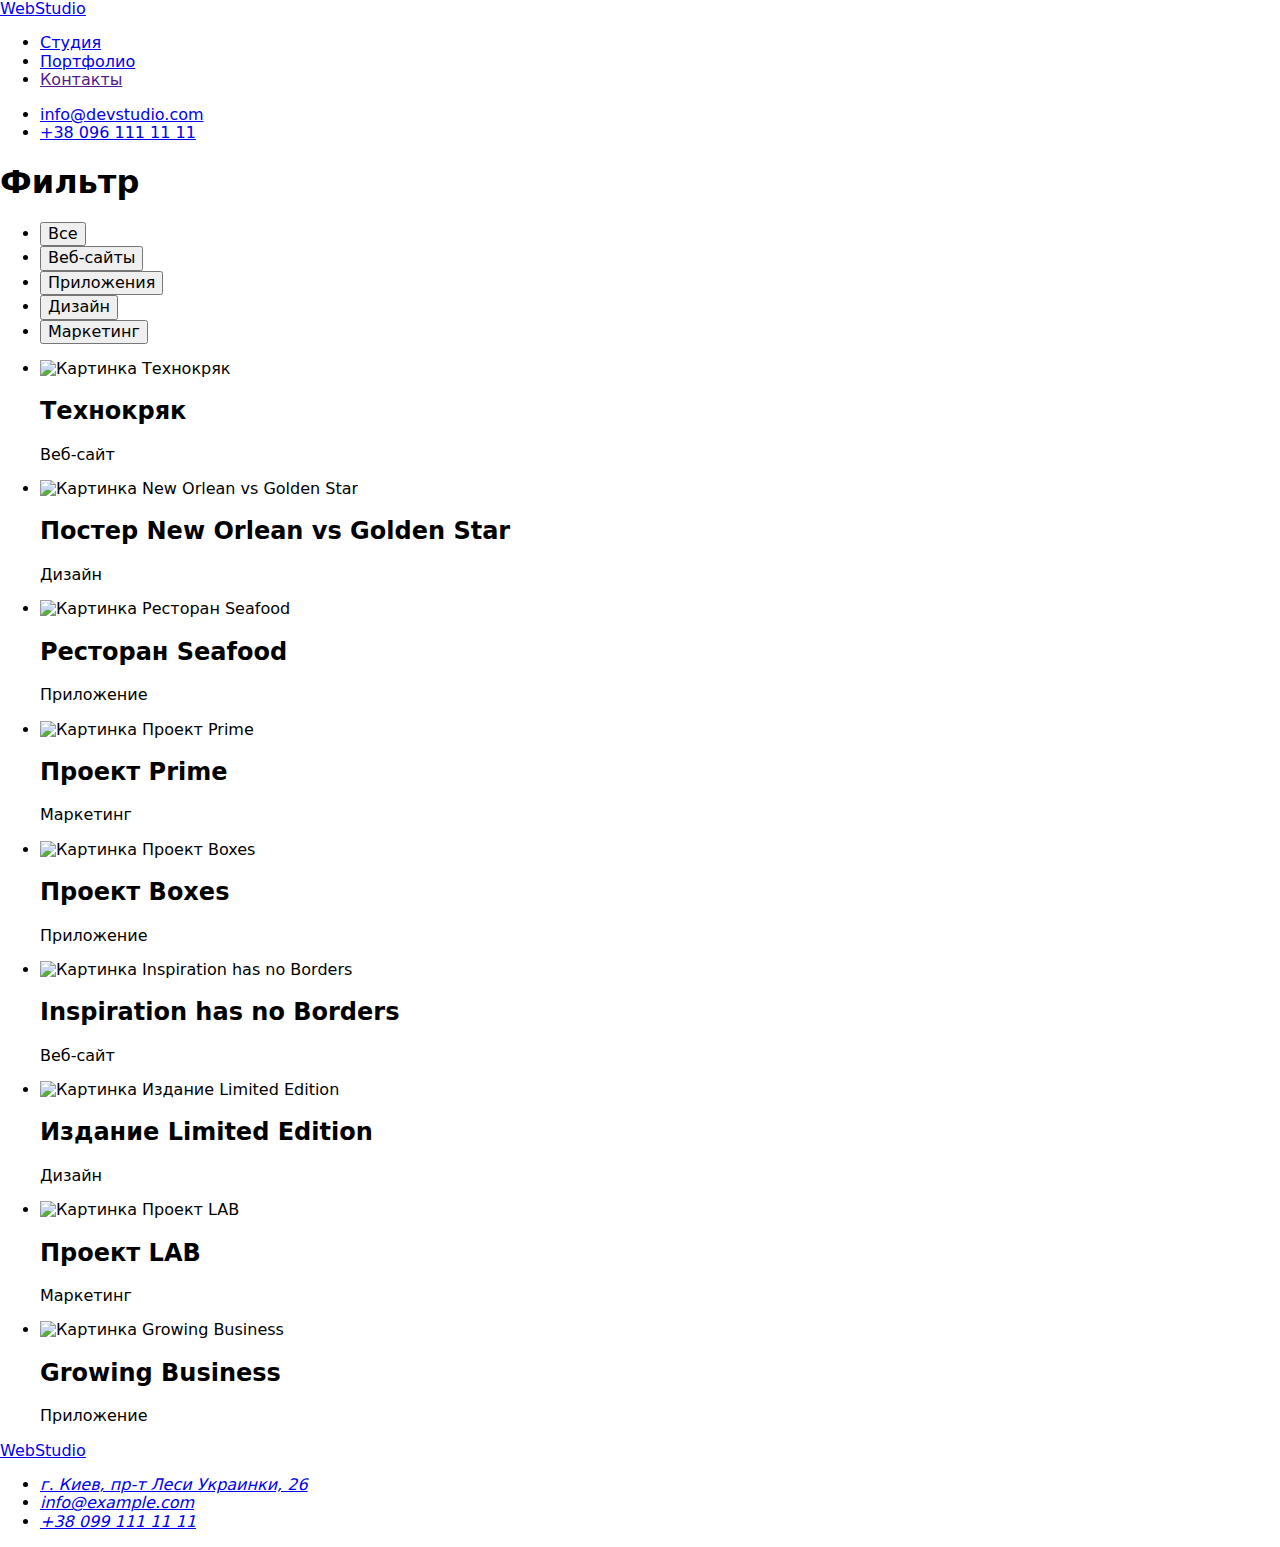
==== portfolio.html @ 733f25e3 "portfolio.html" ====
<!DOCTYPE html>
<html lang="en">
<head>
    <meta charset="UTF-8">
    <meta http-equiv="X-UA-Compatible" content="IE=edge">
    <meta name="viewport" content="width=device-width, initial-scale=1.0">
    <link 
    rel="stylesheet" 
    href="https://cdnjs.cloudflare.com/ajax/libs/modern-normalize/1.0.0/modern-normalize.min.css"/>
    <link rel="preconnect" href="https://fonts.googleapis.com">
    <link rel="preconnect" href="https://fonts.gstatic.com" crossorigin>
    <link rel="preconnect" href="https://fonts.googleapis.com">
    <link rel="preconnect" href="https://fonts.gstatic.com" crossorigin>
    <link rel="preconnect" href="https://fonts.googleapis.com">
    <link rel="preconnect" href="https://fonts.gstatic.com" crossorigin>
    <link href="https://fonts.googleapis.com/css2?family=Raleway:wght@700&family=Roboto:wght@400;500;700;900&display=swap"
        rel="stylesheet">
    <link rel="stylesheet" href="./css/styles.css">
    <title>Портфолио</title>
    
</head>
<body class="body">
    <header class="header">
        <div class="header container">
                <nav>
                    <a href="./index.html" class="logo-link"><span class="logo-web">Web</span>Studio</a>
                    <ul class="links-list">
                        <li class="list-item">
                            <a href="./index.html" class="link">Студия</a>
                        </li>
                        <li class="list-item">
                            <a href="./portfolio.html" class="link">Портфолио</a>
                        </li>
                        <li class="list-item">
                            <a href="" class="link">Контакты</a>
                        </li>
                    </ul>
                </nav>
                <ul class="contacts-links">
                    <li class="list-item"><a href="mailto:info@devstudio.com" class="mail-link">info@devstudio.com</a></li>
                    <li class="list-item"><a href="tel:+380961111111" class="call-link">+38 096 111 11 11</a></li>
                </ul>
        </div>
    </header>
    <main>
        <section class="section">
            <div class="container">
            <h1 class="visually-hidden">Фильтр</h1>
            <ul class="filter-button-list">
                <li class="list-item"><button type="button" class="filter-button">Все</button> </li>
                <li class="list-item"><button type="button" class="filter-button">Веб-сайты</button> </li>
                <li class="list-item"><button type="button" class="filter-button">Приложения</button> </li>
                <li class="list-item"><button type="button" class="filter-button">Дизайн</button> </li>
                <li class="list-item"><button type="button" class="filter-button">Маркетинг</button> </li>
            </ul>           
            <ul class="filter-cards-list">
                <li class="list-item">
                    <img 
                        src="./images/img1.jpg" 
                        alt="Картинка Технокряк"
                        width="370"
                        height="294">
                        <div class="card-info">
                            <h2 class="card-heading">Технокряк</h2>
                            <p class="card-description">Веб-сайт</p>
                        </div>
                </li>
                <li class="list-item">
                    <img 
                        src="./images/img2.jpg" 
                        alt="Картинка New Orlean vs Golden Star"
                        width="370"
                        height="294">
                        <div class="card-info">
                            <h2 class="card-heading">Постер New Orlean vs Golden Star</h2>
                            <p class="card-description">Дизайн</p>
                        </div>
                </li>
                <li class="list-item">
                    <img 
                        src="./images/img3.jpg" 
                        alt="Картинка Ресторан Seafood"
                        width="370"
                        height="294">
                        <div class="card-info">
                            <h2 class="card-heading">Ресторан Seafood</h2>
                            <p class="card-description">Приложение</p>
                        </div>
                </li>     
                <li class="list-item">
                    <img 
                        src="./images/img4.jpg" 
                        alt="Картинка Проект Prime"
                        width="370"
                        height="294">
                        <div class="card-info">
                            <h2 class="card-heading">Проект Prime</h2>
                            <p class="card-description">Маркетинг</p>
                        </div>
                </li>
                <li class="list-item">
                    <img 
                        src="./images/img5.jpg" 
                        alt="Картинка Проект Boxes"
                        width="370"
                        height="294">
                        <div class="card-info">
                            <h2 class="card-heading">Проект Boxes</h2>
                            <p class="card-description">Приложение</p>
                        </div>
                </li>
                <li class="list-item">
                    <img 
                        src="./images/img6.jpg" 
                        alt="Картинка Inspiration has no Borders"
                        width="370"
                        height="294">
                        <div class="card-info">  
                            <h2 class="card-heading">Inspiration has no Borders</h2>
                            <p class="card-description">Веб-сайт</p>
                        </div>
                </li>
                <li class="list-item">
                    <img 
                        src="./images/img7.jpg" 
                        alt="Картинка Издание Limited Edition"
                        width="370"
                        height="294">
                        <div class="card-info">  
                            <h2 class="card-heading">Издание Limited Edition</h2>
                            <p class="card-description">Дизайн</p>
                        </div>
                </li>
                <li class="list-item">
                    <img 
                        src="./images/img8.jpg" 
                        alt="Картинка Проект LAB"
                        width="370"
                        height="294">
                        <div class="card-info">   
                            <h2 class="card-heading">Проект LAB</h2>
                            <p class="card-description">Маркетинг</p>
                        </div>
                </li>
                <li class="list-item">
                    <img 
                        src="./images/img9.jpg" 
                        alt="Картинка Growing Business"
                        width="370"
                        height="294">
                        <div class="card-info">
                            <h2 class="card-heading">Growing Business</h2>
                            <p class="card-description">Приложение</p>
                        </div>
                </li>
            </ul>
            </div>
        </section>
    </main>
    <footer class="footer">
        <div class="container">
            <a href="./index.html" class="logo-link-footer"><span class="logo-web">Web</span>Studio</a>
            <address class="address">
                <ul class="address-list">
                    <li class="address-item">
                        <a href="https://goo.gl/maps/djWuSMtW5TmuV1sY8" class="location-link">г. Киев, пр-т Леси Украинки,
                            26</a>
                    </li>
                    <li class="address-item">
                        <a href="mailto:info@example.com" class="mail-link-address">info@example.com</a>
                    </li>
                    <li class="address-item">
                        <a href="tel:+380991111111" class="call-link-address">+38 099 111 11 11</a>
                    </li>
                </ul>
            </address>
        </div>
    </footer>
</body>
</html>
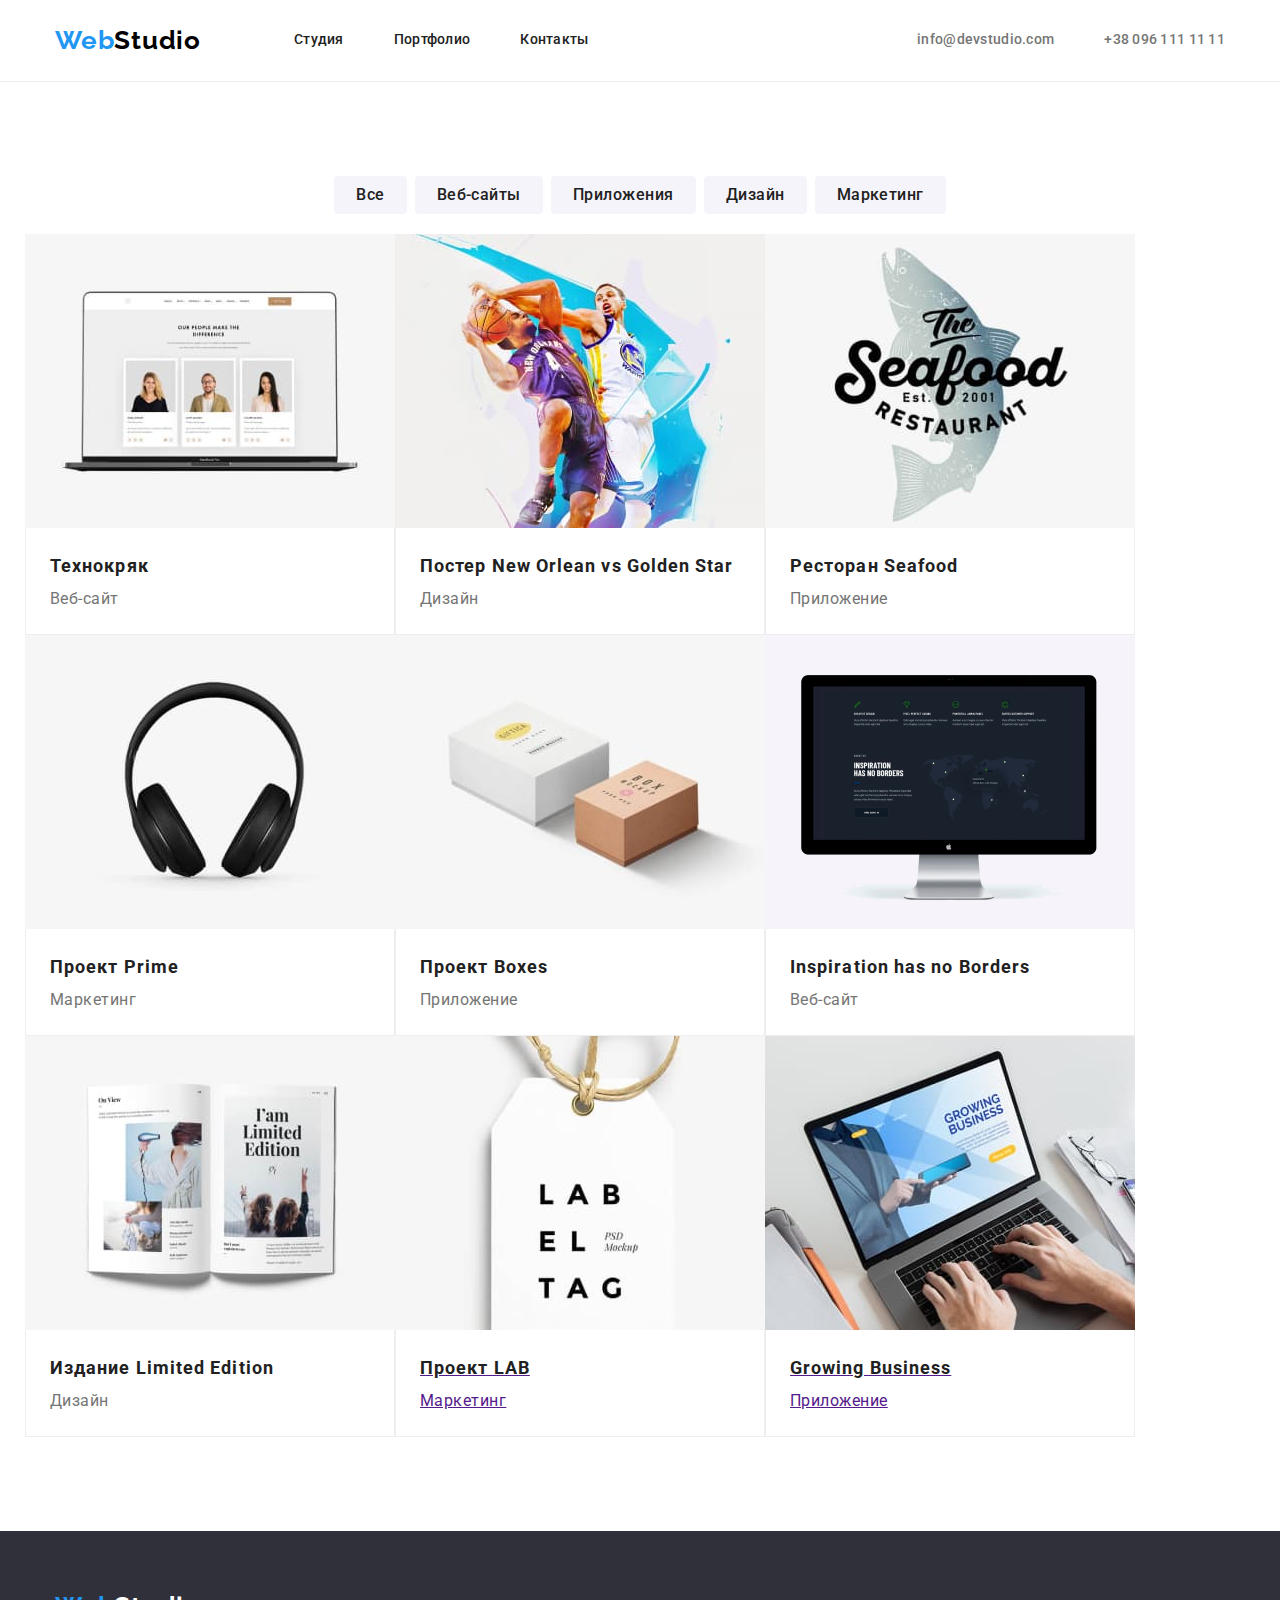
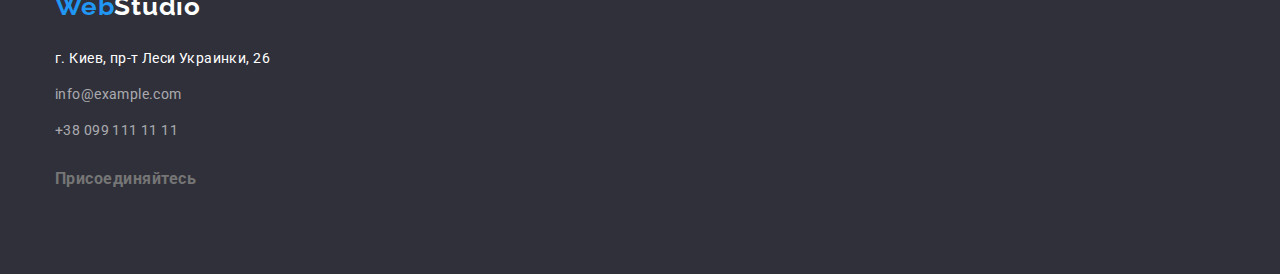
==== commit ff6f7a35: "portfolio.html" ====
--- a/portfolio.html
+++ b/portfolio.html
@@ -54,7 +54,7 @@
                 <li class="list-item"><button type="button" class="filter-button">Маркетинг</button> </li>
             </ul>           
             <ul class="filter-cards-list">
-                <li class="list-item">
+                <li class="filter-item">
                     <img 
                         src="./images/img1.jpg" 
                         alt="Картинка Технокряк"
@@ -65,7 +65,7 @@
                             <p class="card-description">Веб-сайт</p>
                         </div>
                 </li>
-                <li class="list-item">
+                <li class="filter-item">
                     <img 
                         src="./images/img2.jpg" 
                         alt="Картинка New Orlean vs Golden Star"
@@ -76,7 +76,7 @@
                             <p class="card-description">Дизайн</p>
                         </div>
                 </li>
-                <li class="list-item">
+                <li class="filter-item">
                     <img 
                         src="./images/img3.jpg" 
                         alt="Картинка Ресторан Seafood"
@@ -87,7 +87,7 @@
                             <p class="card-description">Приложение</p>
                         </div>
                 </li>     
-                <li class="list-item">
+                <li class="filter-item">
                     <img 
                         src="./images/img4.jpg" 
                         alt="Картинка Проект Prime"
@@ -98,7 +98,7 @@
                             <p class="card-description">Маркетинг</p>
                         </div>
                 </li>
-                <li class="list-item">
+                <li class="filter-item">
                     <img 
                         src="./images/img5.jpg" 
                         alt="Картинка Проект Boxes"
@@ -109,7 +109,7 @@
                             <p class="card-description">Приложение</p>
                         </div>
                 </li>
-                <li class="list-item">
+                <li class="filter-item">
                     <img 
                         src="./images/img6.jpg" 
                         alt="Картинка Inspiration has no Borders"
@@ -120,7 +120,7 @@
                             <p class="card-description">Веб-сайт</p>
                         </div>
                 </li>
-                <li class="list-item">
+                <li class="filter-item">
                     <img 
                         src="./images/img7.jpg" 
                         alt="Картинка Издание Limited Edition"
@@ -131,7 +131,8 @@
                             <p class="card-description">Дизайн</p>
                         </div>
                 </li>
-                <li class="list-item">
+                <li class="filter-item">
+                    <a class="card-link" href="">
                     <img 
                         src="./images/img8.jpg" 
                         alt="Картинка Проект LAB"
@@ -142,7 +143,7 @@
                             <p class="card-description">Маркетинг</p>
                         </div>
                 </li>
-                <li class="list-item">
+                <li class="filter-item">
                     <img 
                         src="./images/img9.jpg" 
                         alt="Картинка Growing Business"
@@ -151,7 +152,7 @@
                         <div class="card-info">
                             <h2 class="card-heading">Growing Business</h2>
                             <p class="card-description">Приложение</p>
-                        </div>
+                        </div>                   
                 </li>
             </ul>
             </div>
@@ -174,6 +175,7 @@
                     </li>
                 </ul>
             </address>
+            <h4 class="footer-heading">Присоединяйтесь</h4>
         </div>
     </footer>
 </body>
--- a/css/styles.css
+++ b/css/styles.css
@@ -0,0 +1,484 @@
+*,
+*::before,
+*::after {
+    box-sizing: border-box;
+}
+
+:root {
+    --background-color: #ffff;
+    --header-footer-background-color: #2F303A;
+    --hover-color: #2196F3;
+    --button-hover-color: #188CE8;
+    --headings-color: #212121;
+    --button-and-logo-color: #2196F3;
+    --inactive-button-color: #F5F4FA;
+    --active-button-color: #2196F3;
+    --paragraph-color: #757575;
+    --white-color: rgb(255, 255, 255);
+    --partly-white-color: rgba(255, 255, 255, 0.6);
+    --logo-black-color: #000000;
+    --background-light-blue-color: #F5F4FA;
+    --header-border-color: #ECECEC;
+    --card-border-color: #EEEEEE;
+
+}
+
+ul{
+    margin: 0;
+    padding: 0;
+    list-style: none;
+}
+
+h1, h2, h3, p {
+    margin: 0;
+}
+
+img{
+    display: block;
+    max-width: 100%;
+    height: auto;
+}
+
+.container{
+    padding: 0 15px;
+    width: 1200px;
+    margin: 0 auto;
+}
+
+.section{
+    padding-top: 94px;
+    padding-bottom: 94px;
+}
+
+.header{
+    border-bottom: 1px solid var(--header-border-color);
+}
+
+.header.container{
+    display: flex;
+    justify-content: space-between;
+    padding-top: 25px;
+    padding-bottom: 25px;
+    border-bottom: none;
+}
+
+nav{
+    display: flex;  
+}
+
+.links-list{
+    display: flex;   
+}
+
+.contacts-links{
+    display: flex;
+}
+
+.contacts-links>.list-item{
+    margin-right: 50px;
+}
+
+.contacts-links>.list-item:last-child {
+    margin-right: 0;
+}
+
+.contacts-links>.list-item:last-child {
+    padding-right: 0;
+}
+
+.links-list>.list-item{
+    margin-right: 50px;
+}
+
+.links-list>.list-item:last-child {
+    margin-right: 0;
+}
+
+body{
+    color: var(--paragraph-color);
+    background-color: var(--white-color);
+    font-family: Roboto, sans-serif;
+    line-height: 1.71;
+    letter-spacing: 0.03em;
+}
+
+
+.footer{
+    background-color: var(--header-footer-background-color);
+    padding-top: 60px;
+    padding-bottom: 60px;
+}
+
+.logo-web {
+    color: var(--button-and-logo-color);
+    line-height: 1.19;
+    letter-spacing: 0.03em;
+}
+
+.logo-link {
+    color: var(--logo-black-color);
+    text-decoration: none;
+    font-family: Raleway, sans-serif;
+    font-size: 26px;
+    font-weight: 700;   
+    line-height: 1.19;
+    letter-spacing: 0.03em;
+    margin-right: 93px;
+    
+}
+
+.link {
+    color: var(--headings-color);
+    font-size: 14px;
+    font-weight: 500;
+    text-decoration: none;
+    letter-spacing: 0.02em;
+    line-height: 1.14;
+}
+
+.link:hover {
+    color: var(--hover-color);
+}
+
+.link:focus {
+    color: var(--hover-color);
+}
+
+.list-item{
+    list-style: none;
+    padding: 0;
+}
+
+.mail-link{
+    color: var(--paragraph-color);
+    text-decoration: none;  
+    font-size: 14px;
+    font-weight: 500;
+    letter-spacing: 0.02em;
+    line-height: 1.14;
+  
+}
+
+.mail-link:hover{
+    color: var(--hover-color);
+}
+
+.mail-link:focus {
+    color: var(--hover-color);
+}
+
+.call-link {
+    color: var(--paragraph-color);
+    text-decoration: none;
+    font-size: 14px;
+    font-weight: 500;
+    letter-spacing: 0.02em;
+    line-height: 1.14;
+    
+}
+
+.call-link:hover {
+    color: var(--hover-color);
+}
+
+.call-link:focus {
+    color: var(--hover-color);
+}
+
+.main{
+   background-color:var(--header-footer-background-color); 
+   padding: 200px 0;
+}
+
+.main-heading{
+    color: var(--white-color);
+    font-size: 44px;
+    font-weight: 900;
+    text-align: center;
+    line-height: 1.36;
+    letter-spacing: 0.06em;
+    text-transform: uppercase;
+    max-width: 696px;
+    margin: 0 auto;
+}
+
+.button-offer{
+    color: var(--white-color);
+    font-size: 16px;
+    font-weight: 700;
+    letter-spacing: 0.06em;
+    line-height: 1.88;
+    display: flex;
+    align-items: center;
+    text-align: center;
+    background-color: var(--button-and-logo-color);
+    border-radius: 4px;
+    border: var(--button-and-logo-color);
+    cursor: pointer;
+    margin: 30px auto 0;
+    padding: 10px 32px;
+}
+
+.button-offer:hover {
+    background-color: var(--button-hover-color);
+}
+
+.button-offer:active{
+    background-color: var(--active-button-color);
+}
+
+.visually-hidden{
+    display: none;
+}
+
+.advantages-list{
+    display: flex;
+}
+
+.advantages-list>.list-item{
+    max-width: 270px;
+    margin-right: 30px;
+}
+
+.advantages-list>.list-item:last-child{
+    margin-right: 0;
+}
+
+.advantages-heading{
+    color: var(--headings-color);
+    font-size: 14px;
+    line-height: 1.14;
+    font-weight: 700;
+    letter-spacing: 0.03em;
+    text-transform: uppercase;
+    max-width: 270px;
+    margin-bottom: 10px;
+}
+
+.advantages-text{
+    font-size: 14px;
+    color: var(--paragraph-color);
+    line-height: 24px;
+    letter-spacing: 0.03em;
+    width: 270px;
+    margin: 0;
+}
+
+.second-range-heading{
+    color: var(--headings-color);
+    font-size: 36px;
+    font-weight: 700;
+    line-height: 1.17;
+    text-align: center;
+    letter-spacing: 0.03em;
+    margin-bottom: 50px;
+}
+
+.competentions.section{
+    padding-top: 0;
+}
+
+.images-list{
+    display: flex;
+}
+
+.images-list>.list-item:not(:last-child){
+    margin-right: 30px;
+}
+
+.team{
+    background-color: var(--background-light-blue-color);   
+}
+
+.our-team-list{
+    display: flex;
+}
+
+.list-item.team-list{
+    background-color: var(--white-color);
+    width: 270px;
+    border-bottom-left-radius: 4px;
+    border-bottom-right-radius: 4px;
+}
+
+.list-item.team-list:not(:last-child){
+    margin-right: 30px;
+}
+
+.our-team-list-heading{
+    color: var(--headings-color);
+    font-size: 16px;
+    font-weight: 500;
+    line-height: 1.19;
+    text-align: center;
+    letter-spacing: 0.03em;
+    margin-bottom: 10px;
+}
+
+.our-team-list-description{
+    font-size: 16px;
+    line-height: 1.19;
+    text-align: center;
+    letter-spacing: 0.03em;
+    margin-bottom: 0;
+}
+
+.team-info{
+    padding-top: 30px;
+    padding-bottom: 30px;
+}
+
+.logo-link-footer{
+    background-color:var(--header-footer-background-color);
+    color: var(--white-color);
+    text-decoration: none;
+    font-family: Raleway, sans-serif;
+    font-size: 26px;
+    font-weight: 700;
+    line-height: 1.19;
+    letter-spacing: 0.03em;
+}
+
+.address{
+    margin-top: 20px;
+}
+
+.address-list{
+    font-style: normal;
+}
+
+.address-item{
+    list-style: none;
+}
+
+.address-item:not(:last-child){
+    margin-bottom: 9px;
+}
+
+.location-link{
+    background-color:var(--header-footer-background-color);
+    color: var(--white-color);
+    text-decoration: none;
+    font-size: 14px;
+    line-height: 1.71;
+    letter-spacing: 0.03em;
+}
+
+.location-link:hover{
+    color: var(--hover-color);
+}
+
+.location-link:focus {
+    color: var(--hover-color);
+}
+
+.mail-link-address{
+    background-color:var(--header-footer-background-color);
+    color: var(--partly-white-color);
+    text-decoration: none;
+    font-size: 14px;
+    line-height: 1.71;
+    letter-spacing: 0.03em;
+}
+
+.mail-link-address:hover{
+    color: var(--hover-color);
+}
+
+.mail-link-address:focus {
+    color: var(--hover-color);
+}
+
+.call-link-address{
+    background-color:var(--header-footer-background-color);
+    color: var(--partly-white-color);
+    text-decoration: none;
+    font-size: 14px;
+    line-height: 1.71;
+    letter-spacing: 0.03em;
+}
+
+.call-link-address:hover {
+    color: var(--hover-color);
+}
+
+.call-link-address:focus {
+    color: var(--hover-color);
+}
+
+.filter-button-list{
+    display: flex;
+    justify-content: center;
+    margin-bottom: 50px;
+}
+
+.filter-button-list>.list-item:not(:last-child){
+    margin-right: 8px;
+}
+
+.filter-button{
+    background-color: var(--inactive-button-color);
+    padding: 6px 22px;
+    height: 38px;
+    color: var(--headings-color);
+    font-size: 16px;
+    font-weight: 500;
+    line-height: 1.63;
+    border: var(--inactive-button-color);
+    border-radius: 4px;    
+    text-align: center;
+    letter-spacing: 0.03em;
+    cursor: pointer;
+}
+
+.filter-button:hover {
+    background-color: var(--button-hover-color);
+    color: var(--white-color);
+}
+
+.filter-button:focus {
+    background-color: var(--button-hover-color);
+    color: var(--white-color);
+}
+
+.filter-button:active{
+    background-color: var(--active-button-color);
+    color: var(--white-color);
+}
+
+.card-heading{
+    color: var(--headings-color);
+    font-size: 18px;
+    font-weight: 700;
+    line-height: 2;
+    letter-spacing: 0.06em;
+}
+
+.card-description{
+    font-size: 16px;
+    line-height: 1.88;
+    letter-spacing: 0.03em;
+}
+
+.card-info{
+    padding-top: 20px;
+    padding-bottom: 20px;
+    padding-left: 24px;
+    padding-right: 24px;
+    border-bottom: 1px solid var(--card-border-color);
+    border-left: 1px solid var(--card-border-color);
+    border-right: 1px solid var(--card-border-color);
+}
+
+.filter-cards-list{
+    display: flex;
+    flex-wrap: wrap;
+    margin-left: -30px;
+    margin-top: -30px;
+}
+
+.filter-cards-list>.list-item{
+    margin-left: 30px;
+    margin-top: 30px;
+    flex-basis: calc((100% - 90px) / 3);
+}
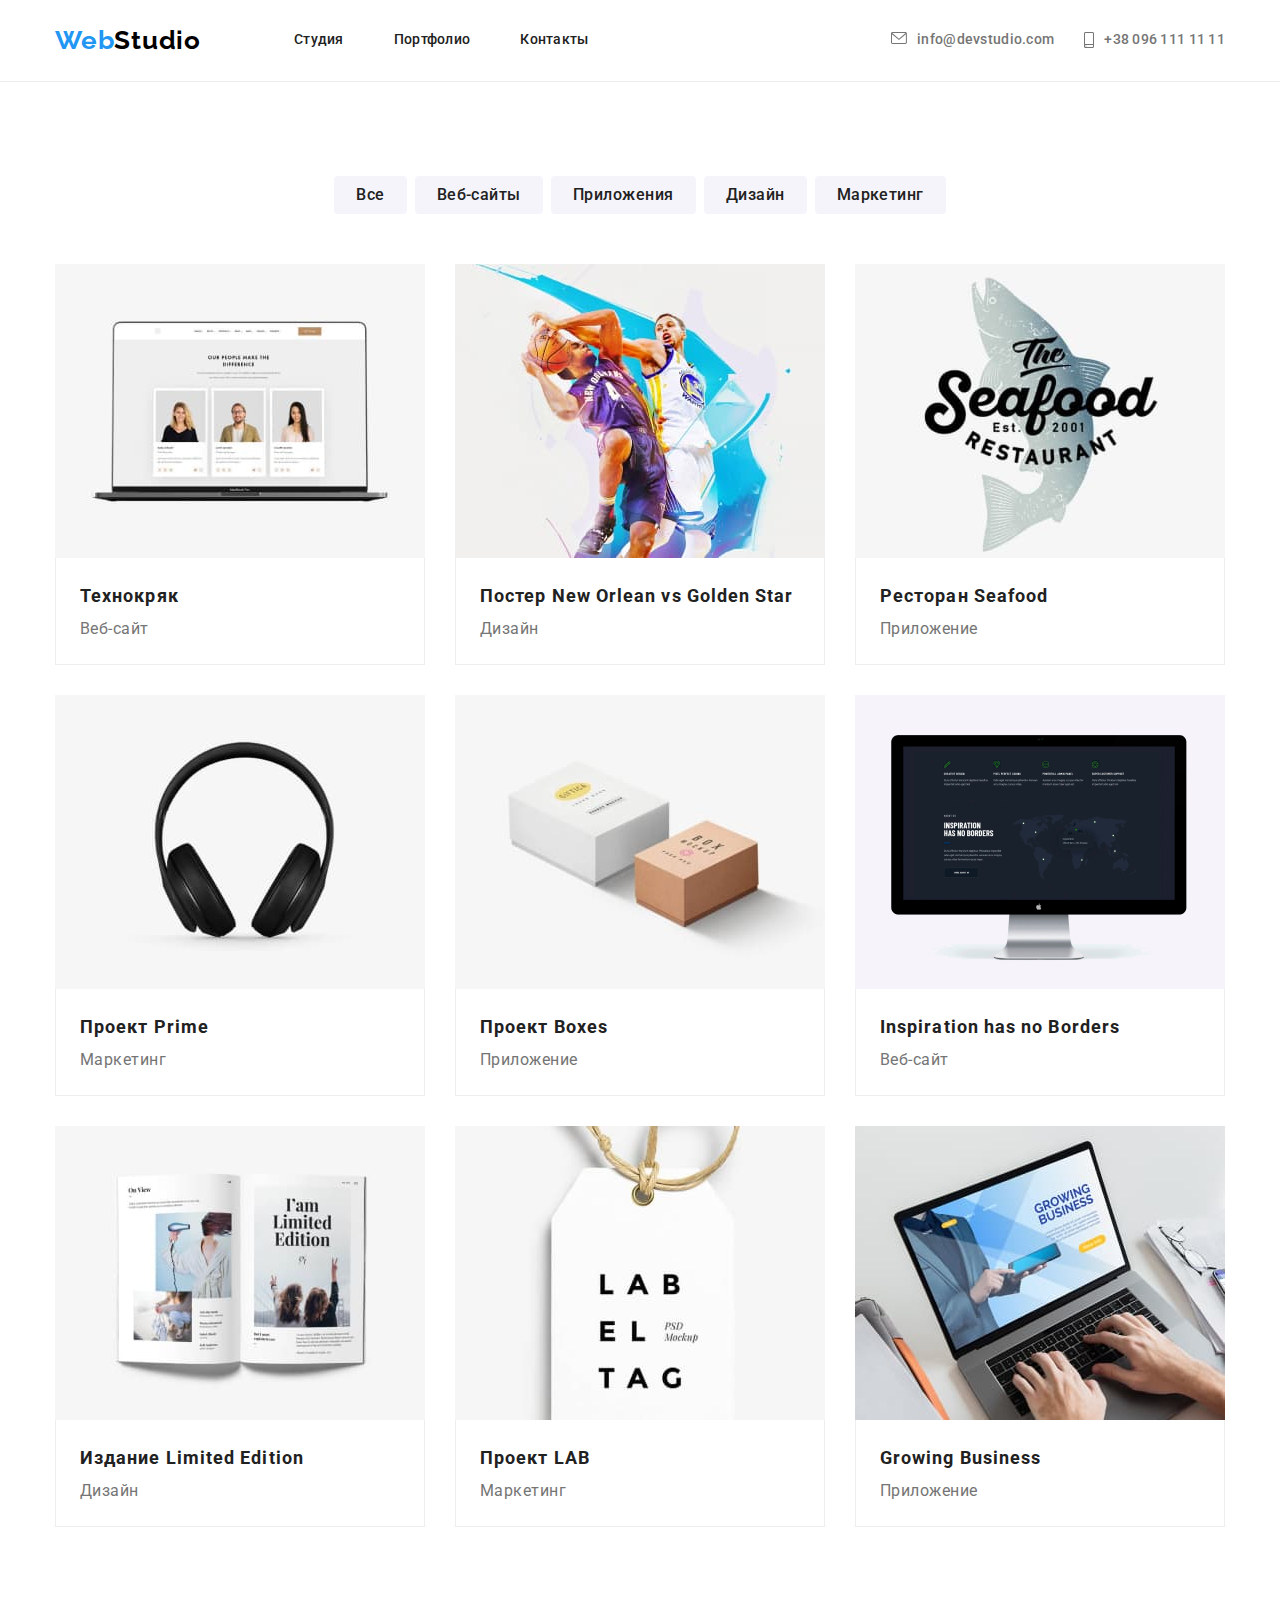
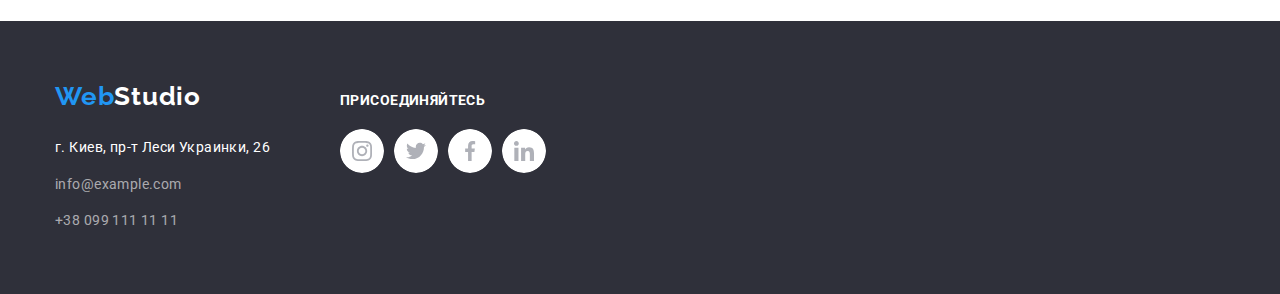
==== commit 8951715f: "portfolio.html" ====
--- a/portfolio.html
+++ b/portfolio.html
@@ -22,24 +22,34 @@
 <body class="body">
     <header class="header">
         <div class="header container">
-                <nav>
-                    <a href="./index.html" class="logo-link"><span class="logo-web">Web</span>Studio</a>
-                    <ul class="links-list">
-                        <li class="list-item">
-                            <a href="./index.html" class="link">Студия</a>
-                        </li>
-                        <li class="list-item">
-                            <a href="./portfolio.html" class="link">Портфолио</a>
-                        </li>
-                        <li class="list-item">
-                            <a href="" class="link">Контакты</a>
-                        </li>
-                    </ul>
-                </nav>
-                <ul class="contacts-links">
-                    <li class="list-item"><a href="mailto:info@devstudio.com" class="mail-link">info@devstudio.com</a></li>
-                    <li class="list-item"><a href="tel:+380961111111" class="call-link">+38 096 111 11 11</a></li>
+            <nav>
+                <a href="./index.html" class="logo-link"><span class="logo-web">Web</span>Studio</a>
+                <ul class="links-list">
+                    <li class="list-item">
+                        <a href="./index.html" class="link">Студия</a>
+                    </li>
+                    <li class="list-item">
+                        <a href="./portfolio.html" class="link">Портфолио</a>
+                    </li>
+                    <li class="list-item">
+                        <a href="" class="link">Контакты</a>
+                    </li>
                 </ul>
+            </nav>
+            <ul class="contacts-links">
+                <li class="list-item">
+                    <svg class="mail-icon">
+                        <use href="./images/icons.svg#icon-envelope"></use>
+                    </svg>
+                    <a href="mailto:info@devstudio.com" class="mail-link">info@devstudio.com</a>
+                </li>
+                <li class="list-item">
+                    <svg class="telephone-icon">
+                        <use href="./images/icons.svg#icon-smartphone"></use>
+                    </svg>
+                    <a href="tel:+380961111111" class="call-link">+38 096 111 11 11</a>
+                </li>
+            </ul>
         </div>
     </header>
     <main>
@@ -132,7 +142,6 @@
                         </div>
                 </li>
                 <li class="filter-item">
-                    <a class="card-link" href="">
                     <img 
                         src="./images/img8.jpg" 
                         alt="Картинка Проект LAB"
@@ -160,22 +169,58 @@
     </main>
     <footer class="footer">
         <div class="container">
-            <a href="./index.html" class="logo-link-footer"><span class="logo-web">Web</span>Studio</a>
-            <address class="address">
-                <ul class="address-list">
-                    <li class="address-item">
-                        <a href="https://goo.gl/maps/djWuSMtW5TmuV1sY8" class="location-link">г. Киев, пр-т Леси Украинки,
-                            26</a>
-                    </li>
-                    <li class="address-item">
-                        <a href="mailto:info@example.com" class="mail-link-address">info@example.com</a>
-                    </li>
-                    <li class="address-item">
-                        <a href="tel:+380991111111" class="call-link-address">+38 099 111 11 11</a>
-                    </li>
-                </ul>
-            </address>
-            <h4 class="footer-heading">Присоединяйтесь</h4>
+            <div class="footer-content">
+                <div class="footer-contacts">
+                    <a href="./index.html" class="logo-link-footer"><span class="logo-web">Web</span>Studio</a>
+                    <address class="address">
+                        <ul class="address-list">
+                            <li class="address-item">
+                                <a href="https://goo.gl/maps/djWuSMtW5TmuV1sY8" class="location-link">г. Киев, пр-т Леси
+                                    Украинки, 26</a>
+                            </li>
+                            <li class="address-item">
+                                <a href="mailto:info@example.com" class="mail-link-address">info@example.com</a>
+                            </li>
+                            <li class="address-item">
+                                <a href="tel:+380991111111" class="call-link-address">+38 099 111 11 11</a>
+                            </li>
+                        </ul>
+                    </address>
+                </div>
+                <div class="footer-socials">
+                    <h4 class="footer-heading">Присоединяйтесь</h4>
+                    <ul class="footer-socials-list">
+                        <li class="footer-socials-item">
+                            <a class="footer-socials-link" href="">
+                                <svg class="footer-socials-icon">
+                                    <use href="./images/icons.svg#icon-instagram"></use>
+                                </svg>
+                            </a>
+                        </li>
+                        <li class="footer-socials-item">
+                            <a class="footer-socials-link" href="">
+                                <svg class="footer-socials-icon">
+                                    <use href="./images/icons.svg#icon-twitter"></use>
+                                </svg>
+                            </a>
+                        </li>
+                        <li class="footer-socials-item">
+                            <a class="footer-socials-link" href="">
+                                <svg class="footer-socials-icon">
+                                    <use href="./images/icons.svg#icon-facebook"></use>
+                                </svg>
+                            </a>
+                        </li>
+                        <li class="footer-socials-item">
+                            <a class="footer-socials-link" href="">
+                                <svg class="footer-socials-icon">
+                                    <use href="./images/icons.svg#icon-linkedin"></use>
+                                </svg>
+                            </a>
+                        </li>
+                    </ul>
+                </div>
+            </div>
         </div>
     </footer>
 </body>
--- a/css/styles.css
+++ b/css/styles.css
@@ -20,6 +20,8 @@
     --background-light-blue-color: #F5F4FA;
     --header-border-color: #ECECEC;
     --card-border-color: #EEEEEE;
+    --icon-background-color: #F5F4FA;
+    --thumb-border-color: #AFB1B8;
 
 }
 
@@ -29,7 +31,7 @@
     list-style: none;
 }
 
-h1, h2, h3, p {
+h1, h2, h3, h4, p {
     margin: 0;
 }
 
@@ -72,10 +74,24 @@
 
 .contacts-links{
     display: flex;
+    align-items: center;
+}
+
+.mail-icon{
+    width: 16px;
+    height: 12px;
+    margin-right: 10px;
+}
+
+.telephone-icon {
+    width: 10px;
+    height: 16px;
+    margin-right: 10px;
 }
 
 .contacts-links>.list-item{
-    margin-right: 50px;
+    display: flex;
+    margin-right: 30px;
 }
 
 .contacts-links>.list-item:last-child {
@@ -107,6 +123,24 @@
     background-color: var(--header-footer-background-color);
     padding-top: 60px;
     padding-bottom: 60px;
+}
+
+.footer-content{
+    display: flex;
+}
+
+.footer-contacts{
+    margin-right: 70px;
+}
+
+.footer-heading{
+    font-weight: 700;
+    font-size: 14px;
+    line-height: 1.14;
+    letter-spacing: 0.03em;
+    text-transform: uppercase;
+    color: var(--white-color);
+    margin-bottom: 20px;
 }
 
 .logo-web {
@@ -187,6 +221,8 @@
 
 .main{
    background-color:var(--header-footer-background-color); 
+   background-image: linear-gradient( to top, rgba(47, 48, 58, 0.4), rgba(47, 48, 58, 0.4)), url(../images/background_img.jpg);
+   background-size: 1600px;
    padding: 200px 0;
 }
 
@@ -217,6 +253,7 @@
     cursor: pointer;
     margin: 30px auto 0;
     padding: 10px 32px;
+    box-shadow: 0 4px 4px 0 rgba(0, 0, 0, 0.15);
 }
 
 .button-offer:hover {
@@ -242,6 +279,22 @@
 
 .advantages-list>.list-item:last-child{
     margin-right: 0;
+}
+
+.advantages-icon{
+    width: 70px;
+    height: 70px;
+}
+
+.thumb{
+    display: flex;
+    justify-content: center;
+    align-items: center;
+    width: 270px;
+    height: 120px;
+    background-color: var(--icon-background-color);
+    border-radius: 4px;
+    margin-bottom: 30px;
 }
 
 .advantages-heading{
@@ -299,6 +352,9 @@
     width: 270px;
     border-bottom-left-radius: 4px;
     border-bottom-right-radius: 4px;
+    box-shadow: 0 1px 3px 0 rgba(0, 0, 0, 0.12),
+                0 1px 1px 0 rgba(0, 0, 0, 0.14),
+                0 2px 1px 0 rgba(0, 0, 0, 0.2);
 }
 
 .list-item.team-list:not(:last-child){
@@ -320,12 +376,67 @@
     line-height: 1.19;
     text-align: center;
     letter-spacing: 0.03em;
-    margin-bottom: 0;
+    margin-bottom: 16px;
 }
 
 .team-info{
     padding-top: 30px;
     padding-bottom: 30px;
+}
+
+.team-socials-list{
+    display: flex;
+    justify-content: center;
+}
+
+.team-socials{
+    width: 44px;
+    height: 44px;
+    stroke-width: 0;
+    border-radius: 50%;
+    background-color: none;
+    fill: var(--thumb-border-color);
+}
+
+.team-socials:hover{
+    background-color: var(--hover-color);
+    fill: var(--white-color);
+}
+
+.team-socials-item:not(:last-child){
+    margin-right: 10px;
+}
+
+.our-clients-list{
+    display: flex;
+}
+
+.our-clients-item:not(:last-child){
+    margin-right: 30px;
+}
+
+.our-clients-icon{
+    width: 106px;
+    height: 60px;
+}
+
+.our-clients-icon:hover{
+    fill: var(--hover-color);
+}
+
+.clients-thumb {
+    display: flex;
+    justify-content: center;
+    align-items: center;
+    width: 170px;
+    height: 92px;
+    background-color: none;
+    border: 1px solid var(--thumb-border-color);
+    border-radius: 4px;
+}
+
+.clients-thumb:hover{
+    border: 1px solid var(--hover-color);
 }
 
 .logo-link-footer{
@@ -404,6 +515,32 @@
 
 .call-link-address:focus {
     color: var(--hover-color);
+}
+
+.footer-socials{
+    padding-top: 12px;
+}
+
+.footer-socials-list {
+    display: flex;
+    justify-content: center;
+}
+
+.footer-socials-icon {
+    width: 44px;
+    height: 44px;
+    stroke-width: 0;
+    border-radius: 50%;
+    background-color: rgba(255, 255, 255, 0.1);
+    fill: var(--white-color);
+}
+
+.footer-socials-icon:hover {
+    background-color: var(--hover-color);    
+}
+
+.footer-socials-item:not(:last-child) {
+    margin-right: 10px;
 }
 
 .filter-button-list{
@@ -434,16 +571,25 @@
 .filter-button:hover {
     background-color: var(--button-hover-color);
     color: var(--white-color);
+    box-shadow: 0 3px 1px rgba(0, 0, 0, 0.1),
+                0 1px 2px rgba(0, 0, 0, 0.08),
+                0 2px 2px rgba(0, 0, 0, 0.12);
 }
 
 .filter-button:focus {
     background-color: var(--button-hover-color);
     color: var(--white-color);
+    box-shadow: 0 3px 1px rgba(0, 0, 0, 0.1),
+                0 1px 2px rgba(0, 0, 0, 0.08),
+                0 2px 2px rgba(0, 0, 0, 0.12);
 }
 
 .filter-button:active{
     background-color: var(--active-button-color);
     color: var(--white-color);
+    box-shadow: 0 3px 1px rgba(0, 0, 0, 0.1),
+                0 1px 2px rgba(0, 0, 0, 0.08),
+                0 2px 2px rgba(0, 0, 0, 0.12);
 }
 
 .card-heading{
@@ -477,8 +623,19 @@
     margin-top: -30px;
 }
 
-.filter-cards-list>.list-item{
+.filter-item {
+    list-style: none;
+    padding: 0;    
     margin-left: 30px;
     margin-top: 30px;
     flex-basis: calc((100% - 90px) / 3);
-}
+    
+}
+
+.filter-item:hover{
+    box-shadow: 0 1px 1px rgba(0, 0, 0, 0.12),
+                0 4px 4px rgba(0, 0, 0, 0.06),
+                1px 4px 6px rgba(0, 0, 0, 0.16);
+}
+
+
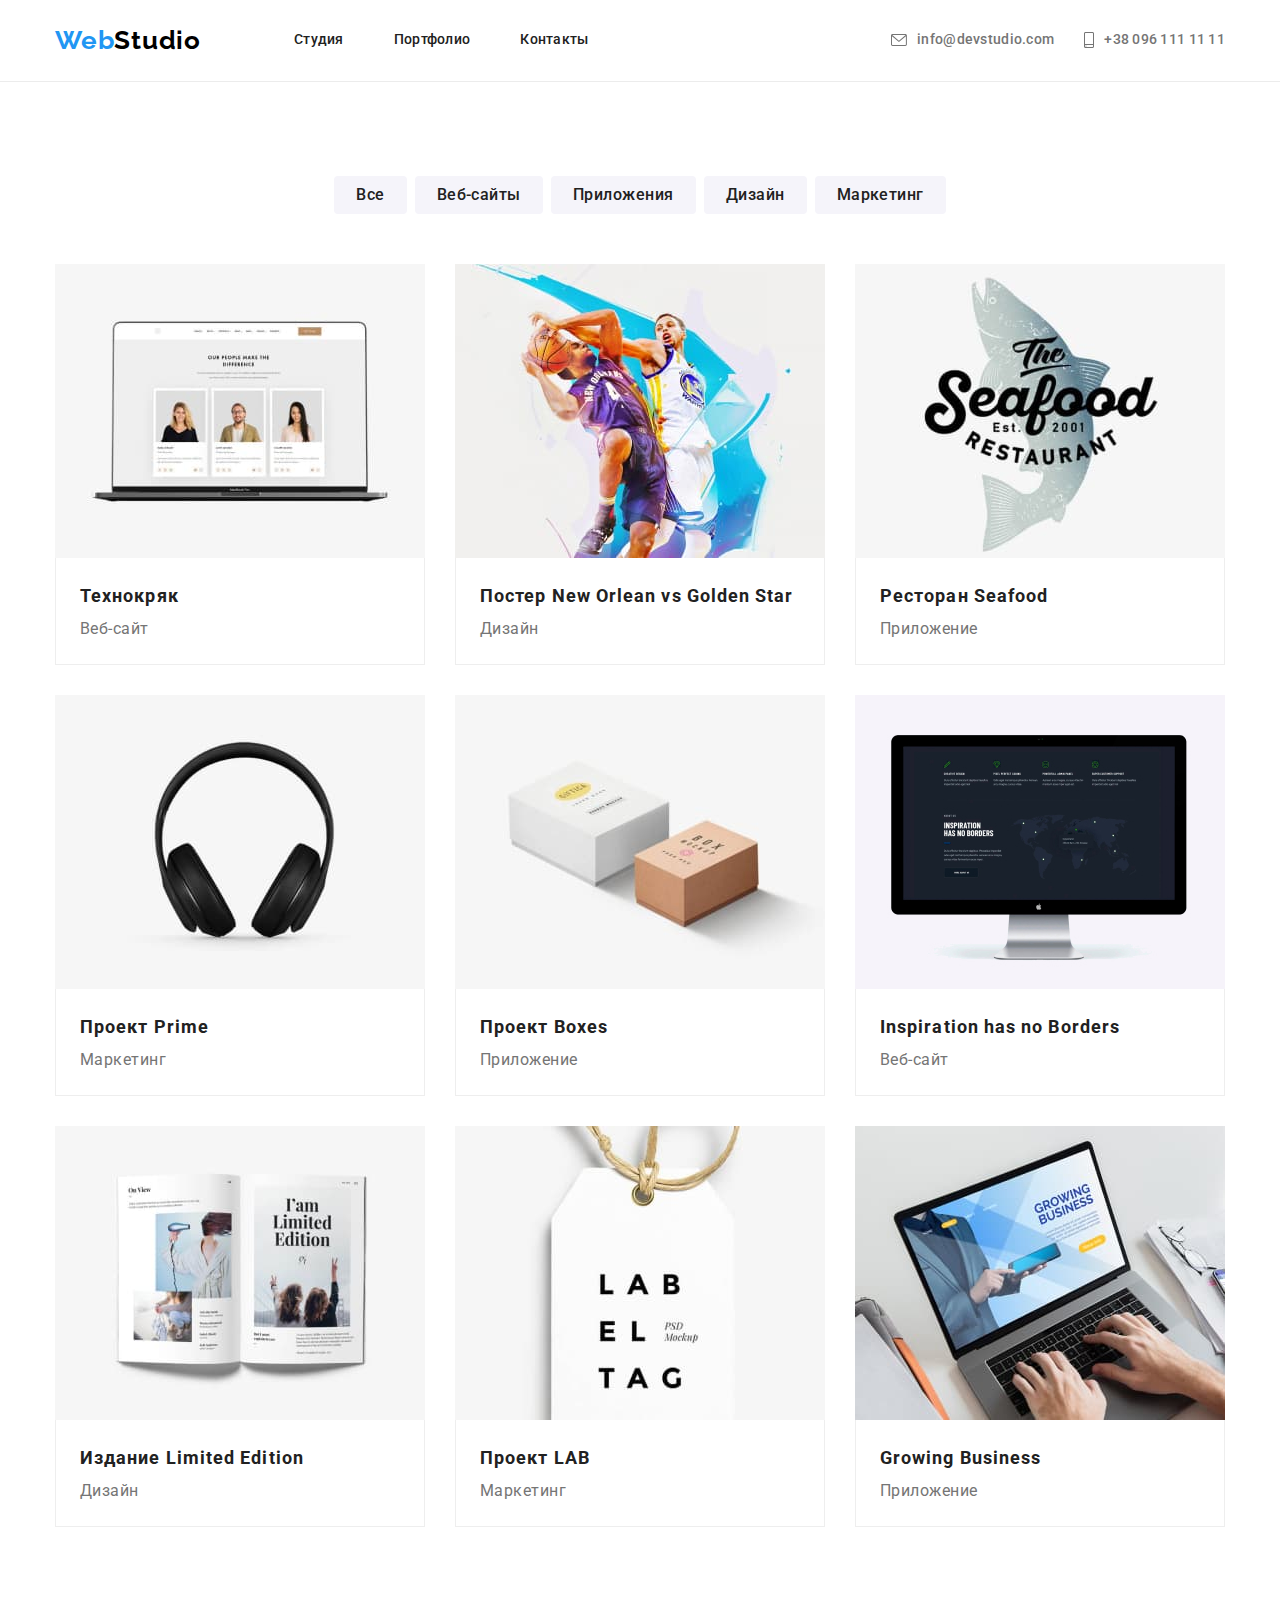
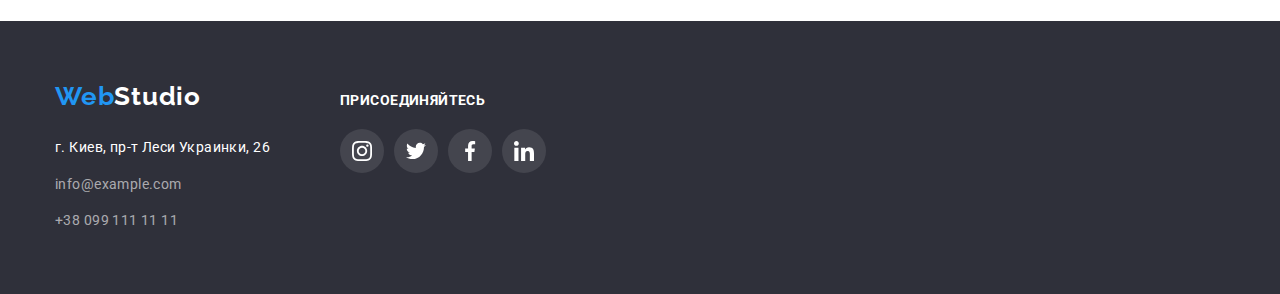
==== commit bd7eaaad: "portfolio.html" ====
--- a/portfolio.html
+++ b/portfolio.html
@@ -37,17 +37,21 @@
                 </ul>
             </nav>
             <ul class="contacts-links">
-                <li class="list-item">
-                    <svg class="mail-icon">
-                        <use href="./images/icons.svg#icon-envelope"></use>
-                    </svg>
-                    <a href="mailto:info@devstudio.com" class="mail-link">info@devstudio.com</a>
-                </li>
-                <li class="list-item">
-                    <svg class="telephone-icon">
-                        <use href="./images/icons.svg#icon-smartphone"></use>
-                    </svg>
-                    <a href="tel:+380961111111" class="call-link">+38 096 111 11 11</a>
+                <li class="list-item">                    
+                    <a href="mailto:info@devstudio.com" class="mail-link">
+                        <svg class="mail-icon">
+                            <use href="./images/icons.svg#icon-envelope"></use>
+                        </svg>
+                        info@devstudio.com
+                    </a>
+                </li>
+                <li class="list-item">                    
+                    <a href="tel:+380961111111" class="call-link">
+                        <svg class="telephone-icon">
+                            <use href="./images/icons.svg#icon-smartphone"></use>
+                        </svg>
+                        +38 096 111 11 11
+                    </a>
                 </li>
             </ul>
         </div>
@@ -65,7 +69,8 @@
             </ul>           
             <ul class="filter-cards-list">
                 <li class="filter-item">
-                    <img 
+                    <a class="filter-link" href="">
+                        <img 
                         src="./images/img1.jpg" 
                         alt="Картинка Технокряк"
                         width="370"
@@ -74,9 +79,11 @@
                             <h2 class="card-heading">Технокряк</h2>
                             <p class="card-description">Веб-сайт</p>
                         </div>
-                </li>
-                <li class="filter-item">
-                    <img 
+                    </a>
+                </li>
+                <li class="filter-item">
+                    <a class="filter-link" href="">
+                        <img 
                         src="./images/img2.jpg" 
                         alt="Картинка New Orlean vs Golden Star"
                         width="370"
@@ -85,9 +92,11 @@
                             <h2 class="card-heading">Постер New Orlean vs Golden Star</h2>
                             <p class="card-description">Дизайн</p>
                         </div>
-                </li>
-                <li class="filter-item">
-                    <img 
+                    </a>
+                </li>
+                <li class="filter-item">
+                    <a class="filter-link" href="">
+                        <img 
                         src="./images/img3.jpg" 
                         alt="Картинка Ресторан Seafood"
                         width="370"
@@ -96,9 +105,11 @@
                             <h2 class="card-heading">Ресторан Seafood</h2>
                             <p class="card-description">Приложение</p>
                         </div>
+                    </a>
                 </li>     
                 <li class="filter-item">
-                    <img 
+                    <a class="filter-link" href="">
+                        <img 
                         src="./images/img4.jpg" 
                         alt="Картинка Проект Prime"
                         width="370"
@@ -107,9 +118,11 @@
                             <h2 class="card-heading">Проект Prime</h2>
                             <p class="card-description">Маркетинг</p>
                         </div>
-                </li>
-                <li class="filter-item">
-                    <img 
+                    </a>
+                </li>
+                <li class="filter-item">
+                    <a class="filter-link" href="">
+                        <img 
                         src="./images/img5.jpg" 
                         alt="Картинка Проект Boxes"
                         width="370"
@@ -118,9 +131,11 @@
                             <h2 class="card-heading">Проект Boxes</h2>
                             <p class="card-description">Приложение</p>
                         </div>
-                </li>
-                <li class="filter-item">
-                    <img 
+                    </a>
+                </li>
+                <li class="filter-item">
+                    <a class="filter-link" href="">
+                        <img 
                         src="./images/img6.jpg" 
                         alt="Картинка Inspiration has no Borders"
                         width="370"
@@ -129,9 +144,11 @@
                             <h2 class="card-heading">Inspiration has no Borders</h2>
                             <p class="card-description">Веб-сайт</p>
                         </div>
-                </li>
-                <li class="filter-item">
-                    <img 
+                    </a>
+                </li>
+                <li class="filter-item">
+                    <a class="filter-link" href="">
+                        <img 
                         src="./images/img7.jpg" 
                         alt="Картинка Издание Limited Edition"
                         width="370"
@@ -140,9 +157,11 @@
                             <h2 class="card-heading">Издание Limited Edition</h2>
                             <p class="card-description">Дизайн</p>
                         </div>
-                </li>
-                <li class="filter-item">
-                    <img 
+                    </a>
+                </li>
+                <li class="filter-item">
+                    <a class="filter-link" href="">
+                        <img 
                         src="./images/img8.jpg" 
                         alt="Картинка Проект LAB"
                         width="370"
@@ -151,9 +170,11 @@
                             <h2 class="card-heading">Проект LAB</h2>
                             <p class="card-description">Маркетинг</p>
                         </div>
-                </li>
-                <li class="filter-item">
-                    <img 
+                    </a>
+                </li>
+                <li class="filter-item">
+                    <a class="filter-link" href="">
+                        <img 
                         src="./images/img9.jpg" 
                         alt="Картинка Growing Business"
                         width="370"
@@ -161,7 +182,8 @@
                         <div class="card-info">
                             <h2 class="card-heading">Growing Business</h2>
                             <p class="card-description">Приложение</p>
-                        </div>                   
+                        </div>   
+                    </a>                
                 </li>
             </ul>
             </div>
@@ -188,7 +210,7 @@
                     </address>
                 </div>
                 <div class="footer-socials">
-                    <h4 class="footer-heading">Присоединяйтесь</h4>
+                    <p class="footer-heading">Присоединяйтесь</p>
                     <ul class="footer-socials-list">
                         <li class="footer-socials-item">
                             <a class="footer-socials-link" href="">
--- a/css/styles.css
+++ b/css/styles.css
@@ -16,6 +16,7 @@
     --paragraph-color: #757575;
     --white-color: rgb(255, 255, 255);
     --partly-white-color: rgba(255, 255, 255, 0.6);
+    --ten-percent-white-color: rgba(255, 255, 255, 0.1);
     --logo-black-color: #000000;
     --background-light-blue-color: #F5F4FA;
     --header-border-color: #ECECEC;
@@ -31,7 +32,7 @@
     list-style: none;
 }
 
-h1, h2, h3, h4, p {
+h1, h2, h3, p {
     margin: 0;
 }
 
@@ -81,12 +82,14 @@
     width: 16px;
     height: 12px;
     margin-right: 10px;
+    fill: currentColor;
 }
 
 .telephone-icon {
     width: 10px;
     height: 16px;
     margin-right: 10px;
+    fill: currentColor;
 }
 
 .contacts-links>.list-item{
@@ -127,6 +130,7 @@
 
 .footer-content{
     display: flex;
+    align-items: baseline;
 }
 
 .footer-contacts{
@@ -189,8 +193,9 @@
     font-size: 14px;
     font-weight: 500;
     letter-spacing: 0.02em;
-    line-height: 1.14;
-  
+    line-height: 1.14; 
+    display: flex;
+    align-items: center; 
 }
 
 .mail-link:hover{
@@ -207,8 +212,9 @@
     font-size: 14px;
     font-weight: 500;
     letter-spacing: 0.02em;
-    line-height: 1.14;
-    
+    line-height: 1.14;   
+    display: flex;
+    align-items: center; 
 }
 
 .call-link:hover {
@@ -222,7 +228,11 @@
 .main{
    background-color:var(--header-footer-background-color); 
    background-image: linear-gradient( to top, rgba(47, 48, 58, 0.4), rgba(47, 48, 58, 0.4)), url(../images/background_img.jpg);
-   background-size: 1600px;
+   max-width: 1600px;
+   background-repeat: no-repeat;
+   background-position: center;
+   margin-left: auto;
+   margin-right: auto;
    padding: 200px 0;
 }
 
@@ -265,7 +275,16 @@
 }
 
 .visually-hidden{
-    display: none;
+    position: absolute;
+    width: 1px;
+    height: 1px;
+    margin: -1px;
+    border: 0;
+    padding: 0;
+    white-space: nowrap;
+    clip-path: inset(100%);
+    clip: rect(0 0 0 0);
+    overflow: hidden;
 }
 
 .advantages-list{
@@ -390,25 +409,57 @@
 }
 
 .team-socials{
+    width: 20px;
+    height: 20px;
+    fill: currentColor;  
+}
+
+.team-socials:hover{
+    fill: currentColor;
+}
+
+.team-socials:focus{
+    fill: currentColor;
+}
+
+.team-socials-item{
     width: 44px;
     height: 44px;
-    stroke-width: 0;
-    border-radius: 50%;
-    background-color: none;
-    fill: var(--thumb-border-color);
-}
-
-.team-socials:hover{
-    background-color: var(--hover-color);
-    fill: var(--white-color);
 }
 
 .team-socials-item:not(:last-child){
     margin-right: 10px;
 }
 
+.team-socials-link{
+    border-radius: 50%;
+    width: 100%;
+    height: 100%;
+    display: flex;
+    justify-content: center;
+    align-items: center;
+    color: var(--thumb-border-color);
+}
+
+.team-socials-link:hover{
+    background-color: var(--hover-color);
+    color: var(--white-color);
+    fill: currentColor;
+}
+
+.team-socials-link:focus {
+    background-color: var(--hover-color);
+    color: var(--white-color);
+    fill: currentColor;
+}
+
 .our-clients-list{
     display: flex;
+}
+
+.our-clients-item{
+    width: 170px;
+    height: 92px;
 }
 
 .our-clients-item:not(:last-child){
@@ -416,27 +467,38 @@
 }
 
 .our-clients-icon{
-    width: 106px;
-    height: 60px;
+    fill: currentColor;
 }
 
 .our-clients-icon:hover{
-    fill: var(--hover-color);
+    fill: currentColor;
+}
+
+.our-clients-icon:focus{
+    fill: currentColor;
 }
 
 .clients-thumb {
     display: flex;
     justify-content: center;
     align-items: center;
-    width: 170px;
-    height: 92px;
+    width: 100%;
+    height: 100%;
     background-color: none;
     border: 1px solid var(--thumb-border-color);
+    color: var(--thumb-border-color);
     border-radius: 4px;
+    
 }
 
 .clients-thumb:hover{
-    border: 1px solid var(--hover-color);
+    border-color: var(--hover-color);
+    color: var(--hover-color);
+}
+
+.clients-thumb:focus {
+    border-color: var(--hover-color);
+    color: var(--hover-color);
 }
 
 .logo-link-footer{
@@ -527,20 +589,36 @@
 }
 
 .footer-socials-icon {
+    width: 20px;
+    height: 20px;
+    fill: var(--white-color);
+}
+
+.footer-socials-item{
     width: 44px;
     height: 44px;
-    stroke-width: 0;
-    border-radius: 50%;
-    background-color: rgba(255, 255, 255, 0.1);
-    fill: var(--white-color);
-}
-
-.footer-socials-icon:hover {
-    background-color: var(--hover-color);    
 }
 
 .footer-socials-item:not(:last-child) {
     margin-right: 10px;
+}
+
+.footer-socials-link{
+    width: 44px;
+    height: 44px;
+    border-radius: 50%;
+    display: flex;
+    justify-content: center;
+    align-items: center;
+    background-color: var(--ten-percent-white-color);
+}
+
+.footer-socials-link:hover{
+    background-color: var(--hover-color);
+}
+
+.footer-socials-link:focus {
+    background-color: var(--hover-color);
 }
 
 .filter-button-list{
@@ -629,13 +707,27 @@
     margin-left: 30px;
     margin-top: 30px;
     flex-basis: calc((100% - 90px) / 3);
-    
-}
-
-.filter-item:hover{
+    color: var(--paragraph-color);    
+}
+
+.filter-link{
+    display: block;
+    text-decoration: none;
+    width: 100%;
+    height: 100%;
+    color: currentColor;
+}
+
+.filter-link:hover{
     box-shadow: 0 1px 1px rgba(0, 0, 0, 0.12),
                 0 4px 4px rgba(0, 0, 0, 0.06),
                 1px 4px 6px rgba(0, 0, 0, 0.16);
 }
 
-
+.filter-link:focus {
+    box-shadow: 0 1px 1px rgba(0, 0, 0, 0.12),
+                0 4px 4px rgba(0, 0, 0, 0.06),
+                1px 4px 6px rgba(0, 0, 0, 0.16);
+}
+
+
